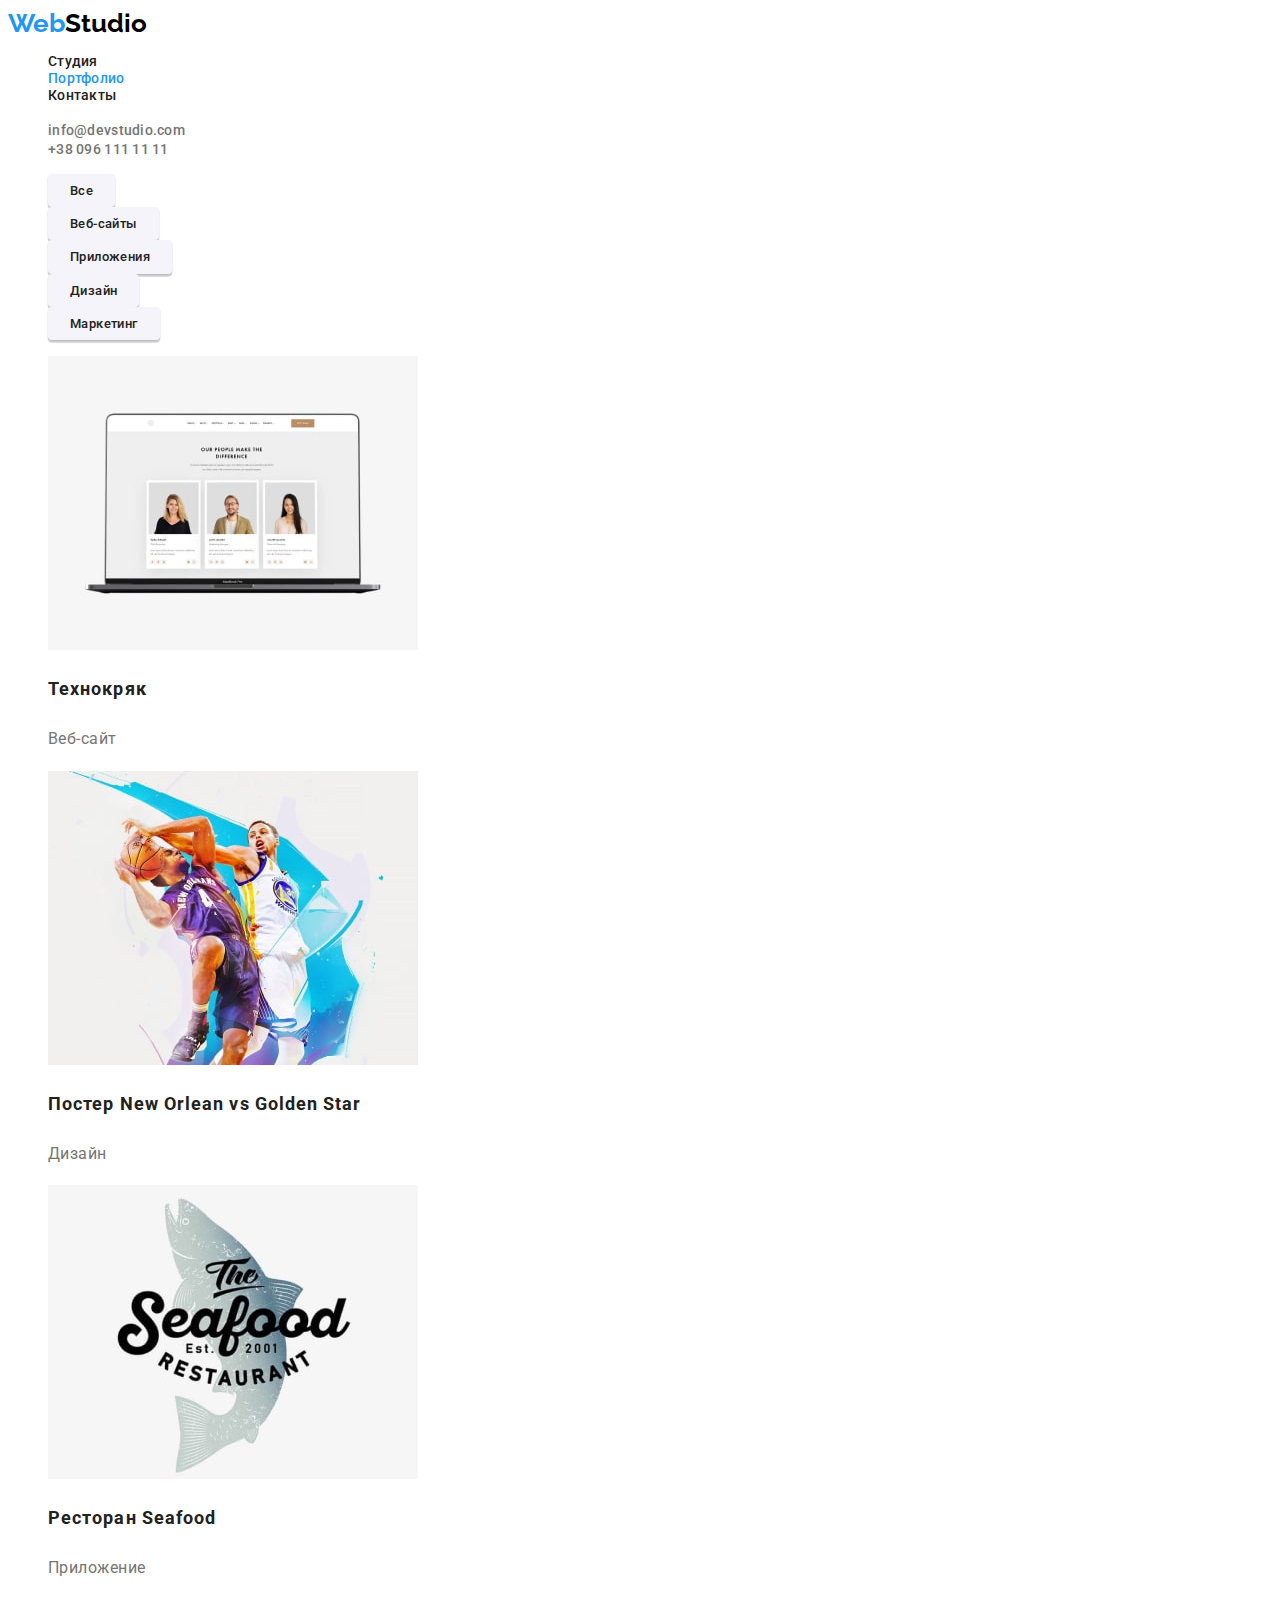
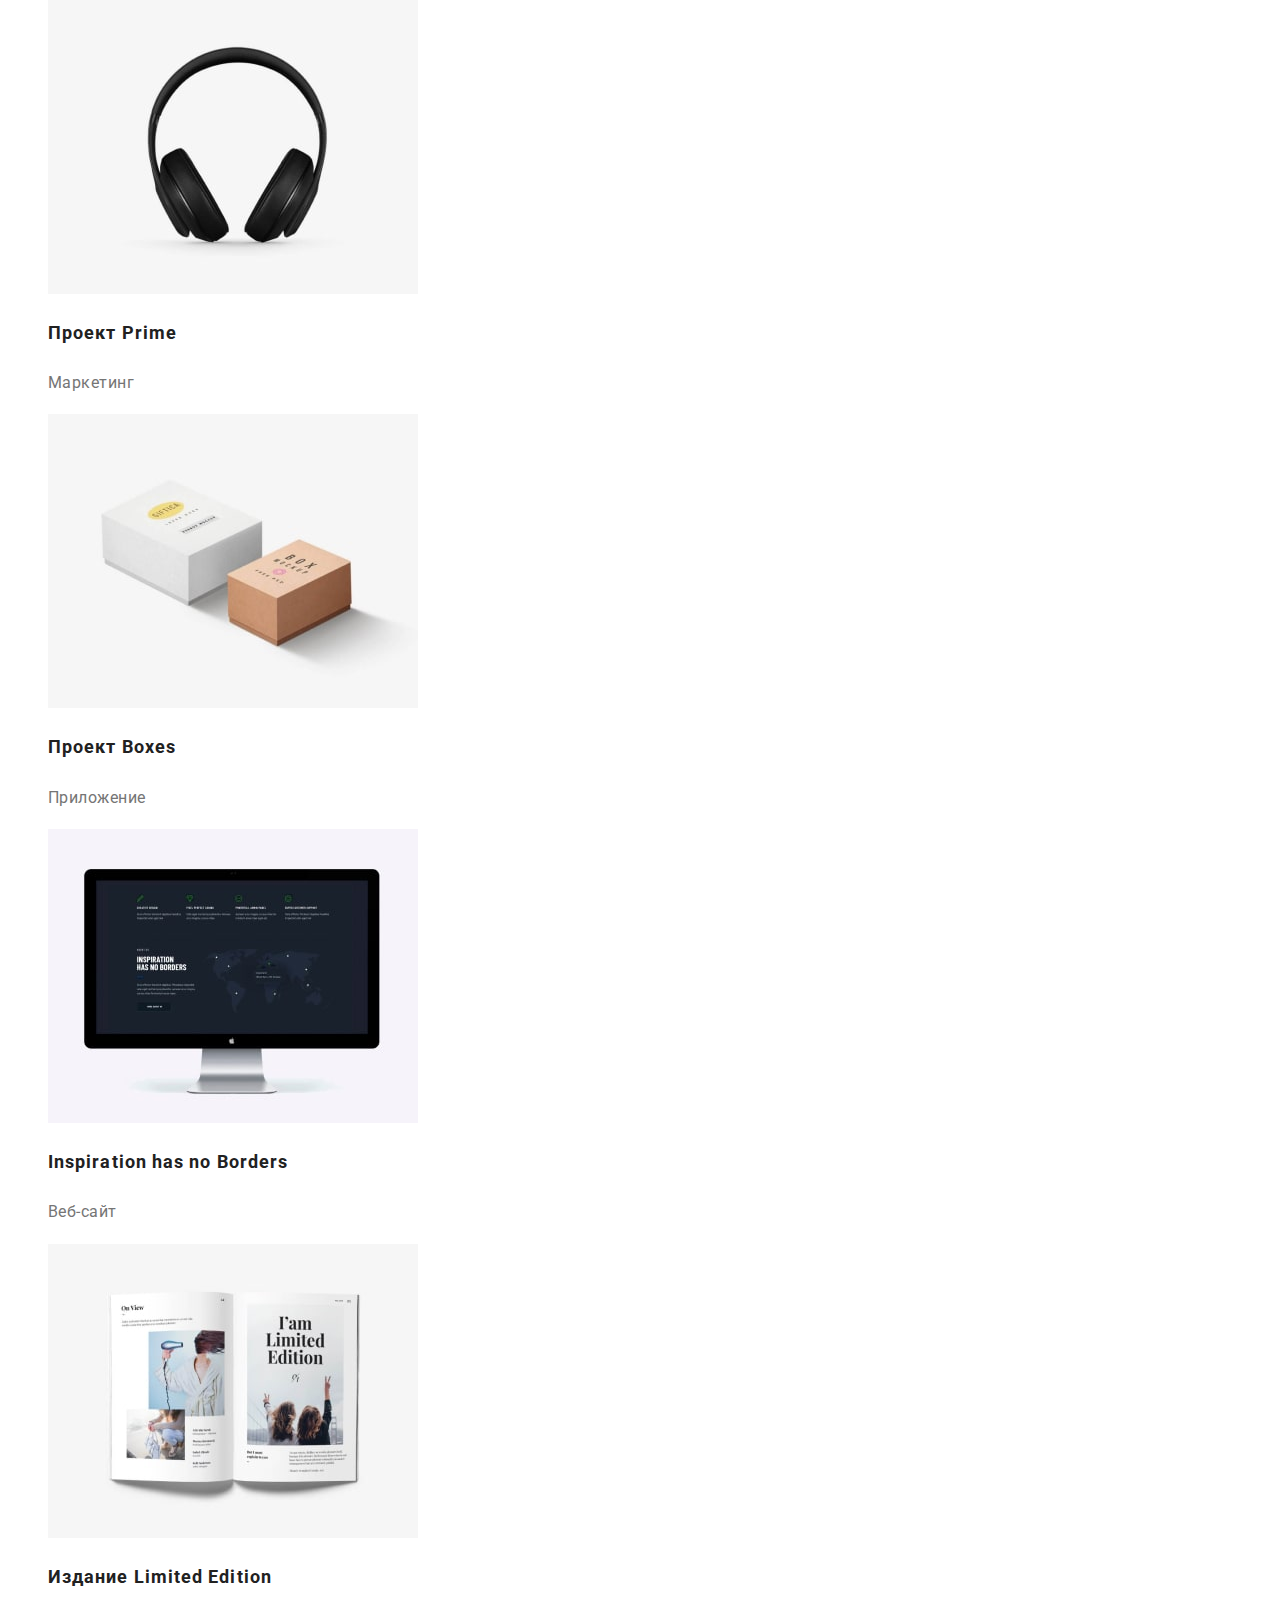
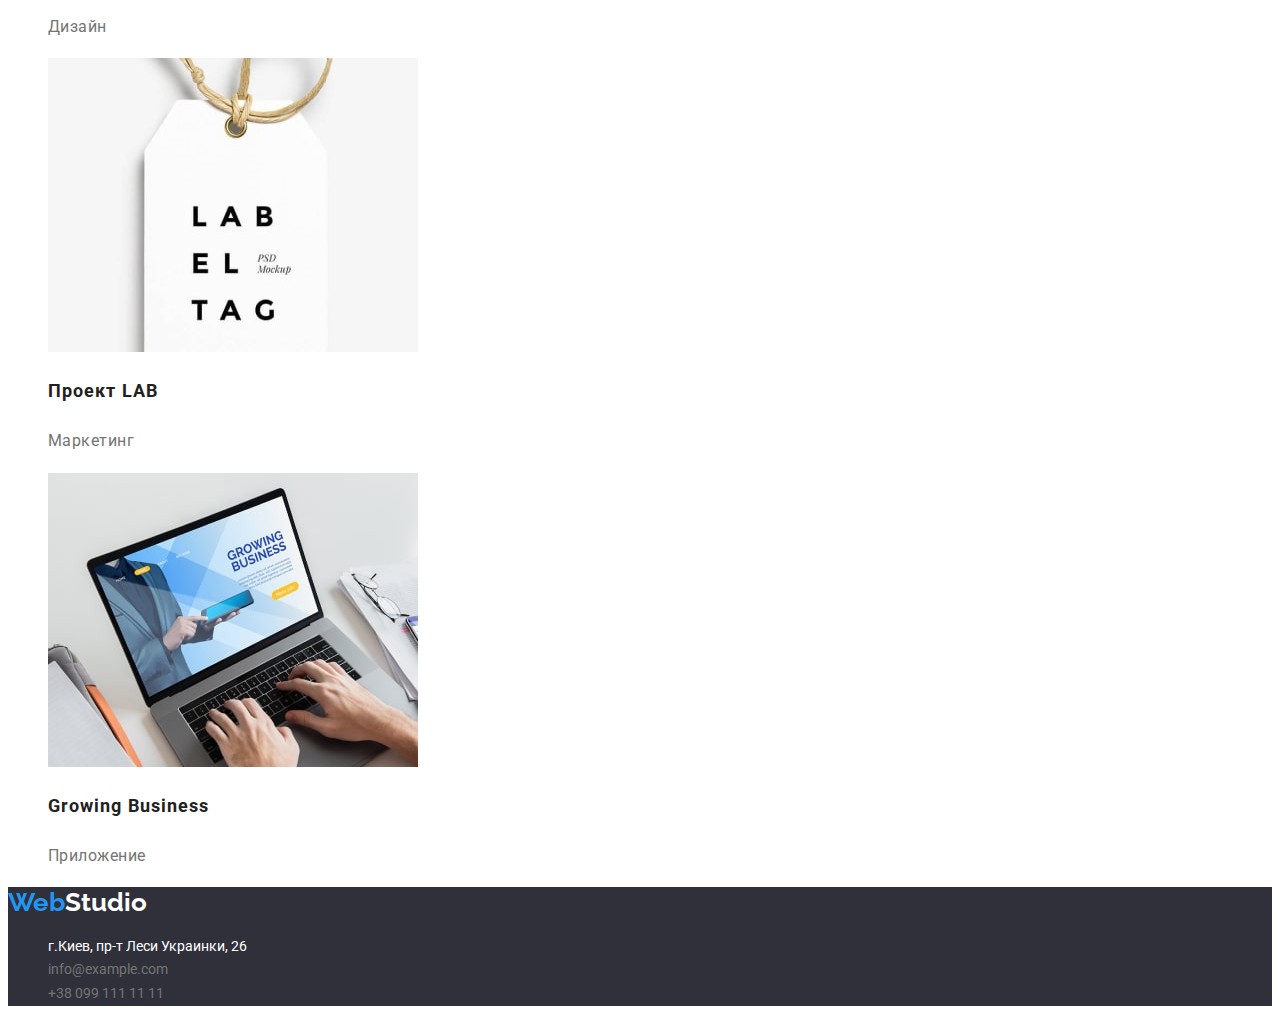
==== portfolio.html @ 38bf749a "clone" ====
<!DOCTYPE html>
<html lang="ru">
  <head>
    <meta charset="UTF-8" />
    <meta http-equiv="X-UA-Compatible" content="IE=edge" />
    <meta name="viewport" content="width=device-width, initial-scale=1.0" />
    <title>WebStudio</title>
    <link rel="preconnect" href="https://fonts.googleapis.com" />
    <link rel="preconnect" href="https://fonts.gstatic.com" crossorigin />
    <link
      href="https://fonts.googleapis.com/css2?family=Raleway:wght@700&family=Roboto:wght@400;500;700;900&display=swap"
      rel="stylesheet"
    />
    <link rel="stylesheet" href="./css/styles.css" />
  </head>
  <body>
    <header>
      <a lang="en" class="logo" href="./index.html">
        <span class="logo-color">Web</span>Studio</a
      >
      <nav class="header-nav">
        <ul class="site-nav list">
          <li class="header-item">
            <a href="./index.html" class="link">Студия</a>
          </li>
          <li class="header-item">
            <a href="./portfolio.html" class="link current">Портфолио</a>
          </li>
          <li class="header-item">
            <a href="" class="link">Контакты</a>
          </li>
        </ul>
      </nav>

      <ul class="contacts-nav list">
        <li>
          <a href="mailto:info@devstudio.com" class="data"
            >info@devstudio.com</a
          >
        </li>
        <li>
          <a href="tel:+380961111111" class="data">+38 096 111 11 11</a>
        </li>
      </ul>
    </header>
    <main>
      <section>
        <ul class="additional navigation list">
          <li><button type="button" class="button-portfolio">Все</button></li>
          <li>
            <button type="button" class="button-portfolio">Веб-сайты</button>
          </li>
          <li>
            <button type="button" class="button-portfolio">Приложения</button>
          </li>
          <li>
            <button type="button" class="button-portfolio">Дизайн</button>
          </li>
          <li>
            <button type="button" class="button-portfolio">Маркетинг</button>
          </li>
        </ul>
        <h2 class="visually-hidden">Наши услуги</h2>
        <ul class="services list">
          <li>
            <img
              src="./images/images-portfolio/laptop.jpg"
              alt="ноутбук"
              width="370"
              height="294"
            />
            <h3 class="section-portfolio">Технокряк</h3>
            <p class="section-paragraph">Веб-сайт</p>
          </li>
          <li>
            <img
              src="./images/images-portfolio/players.jpg"
              alt="игроки"
              width="370"
              height="294"
            />
            <h3 class="section-portfolio">Постер New Orlean vs Golden Star</h3>
            <p class="section-paragraph">Дизайн</p>
          </li>
          <li>
            <img
              src="./images/images-portfolio/seafood.jpg"
              alt="ресторан"
              width="370"
              height="294"
            />
            <h3 class="section-portfolio">Ресторан Seafood</h3>
            <p class="section-paragraph">Приложение</p>
          </li>
          <li>
            <img
              src="./images/images-portfolio/headphone.jpg"
              alt="наушники"
              width="370"
              height="294"
            />
            <h3 class="section-portfolio">Проект Prime</h3>
            <p class="section-paragraph">Маркетинг</p>
          </li>
          <li>
            <img
              src="./images/images-portfolio/boxes.jpg"
              alt="коробки"
              width="370"
              height="294"
            />
            <h3 class="section-portfolio">Проект Boxes</h3>
            <p class="section-paragraph">Приложение</p>
          </li>

          <li>
            <img
              src="./images/images-portfolio/monitor.jpg"
              alt="монитор"
              width="370"
              height="294"
            />
            <h3 class="section-portfolio">Inspiration has no Borders</h3>
            <p class="section-paragraph">Веб-сайт</p>
          </li>
          <li>
            <img
              src="./images/images-portfolio/book.jpg"
              alt="книга"
              width="370"
              height="294"
            />
            <h3 class="section-portfolio">Издание Limited Edition</h3>
            <p class="section-paragraph">Дизайн</p>
          </li>
          <li>
            <img
              src="./images/images-portfolio/tag.jpg"
              alt="ярлык"
              width="370"
              height="294"
            />
            <h3 class="section-portfolio">Проект LAB</h3>
            <p class="section-paragraph">Маркетинг</p>
          </li>
          <li>
            <img
              src="./images/images-portfolio/business.jpg"
              alt="бизнесс"
              width="370"
              height="294"
            />
            <h3 class="section-portfolio">Growing Business</h3>
            <p class="section-paragraph">Приложение</p>
          </li>
        </ul>
      </section>
    </main>
    <footer class="footer">
      <a lang="en" class="logo" href="./index.html">
        <span class="logo-color">Web</span
        ><span class="logo-white">Studio</span></a
      >
      <address>
        <ul class="footer-nav list">
          <li class="local">
            <a href="" class="local">г.Киев, пр-т Леси Украинки, 26</a>
          </li>

          <li>
            <a href="mailto:info@example.com" class="data">info@example.com</a>
          </li>

          <li>
            <a href="tel:+38091111111" class="data">+38 099 111 11 11</a>
          </li>
        </ul>
      </address>
    </footer>
  </body>
</html>
---- css/styles.css ----
body {
  font-family: "Roboto", sans-serif;
  background-color: #ffffff;
  color: #757575;
}
:root {
  --primary-text-color: #757575;
  --title-text-color: #000000;
  --primary-white-color: #ffffff;
  --logo-color: #2196f3;
  --background-color: #2f303a;
  --section-title-color: #212121;
  --button-back-color: #188ce8;
  --button-basis: #f5f4fa;
  --shadow-color: rgba(0, 0, 0, 0.15);
}

.list {
  list-style: none;
}

/*site nav*/
.header-nav {
  font-family: "Roboto";
  font-weight: 500;
  font-size: 14px;
  line-height: 1.2;
  letter-spacing: 0.02em;
  text-decoration: none;
}
.logo {
  font-family: "Raleway";
  font-weight: 700;
  font-size: 26px;
  line-height: 1.2;
  color: var(--title-text-color);
  text-decoration: none;
}
.logo-color {
  font-family: "Raleway";
  font-weight: 700;
  font-size: 26px;
  line-height: 1.2;
  color: var(--logo-color);
}

.site-nav .link {
  color: var(--section-title-color);
  text-decoration: none;
}

.site-nav .link:hover,
.site-nav .link:focus {
  color: var(--logo-color);
}
.link.current {
  color: var(--logo-color);
}

.contacts-nav .data {
  color: var(--primary-text-color);
  text-decoration: none;
  font-weight: 500;
  font-size: 14px;
  line-height: 1.2;
  letter-spacing: 0.02em;
}

.contacts-nav .data:hover,
.contacts-nav .data:focus {
  color: var(--logo-color);
}

/*main*/
.section-title {
  color: var(--section-title-color);
  font-weight: 700;
  font-size: 14px;
  line-height: 1.1;
  letter-spacing: 0.03em;
  text-transform: uppercase;
}
.hero {
  background-color: var(--background-color);
}
.hero-title {
  font-weight: 900;
  font-size: 44px;
  line-height: 1.4;
  text-align: center;
  letter-spacing: 0.06em;
  color: var(--primary-white-color);
  text-transform: uppercase;
}
.section-work {
  color: var(--section-title-color);
  font-weight: 700;
  font-size: 36px;
  line-height: 1.2;
  text-align: center;
  letter-spacing: 0.03em;
}

.rubric {
  font-size: 14px;
  line-height: 1.7;
  letter-spacing: 0.03em;
}
.team-section {
  background: var(--button-basis);
}
.staff {
  background-color: var(--primary-white-color);
}
.section-name {
  color: var(--section-title-color);
  font-weight: 500;
  font-size: 16px;
  line-height: 1.2;
  text-align: center;
  letter-spacing: 0.03em;
}
.profession {
  color: var(--primary-text-color);
  font-size: 16px;
  line-height: 1.2;
  text-align: center;
  letter-spacing: 0.03em;
}

/*Portfolio*/
.section-paragraph {
  color: var(--primary-text-color);
  font-size: 16px;
  line-height: 1.9;
  letter-spacing: 0.03em;
}
.section-portfolio {
  color: var(--section-title-color);
  font-weight: 700;
  font-size: 18px;
  line-height: 1.9;
  letter-spacing: 0.06em;
}

/*footer*/

.visually-hidden {
  position: absolute;
  width: 1px;
  height: 1px;
  margin: -1px;
  border: 0;
  padding: 0;
  white-space: nowrap;
  clip-path: inset(100%);
  clip: rect(0 0 0 0);
  overflow: hidden;
}

.footer {
  background: var(--background-color);
}
.logo-white {
  color: var(--primary-white-color);
}

.footer-nav .data {
  color: var(--primary-text-color);
  text-decoration: none;
  font-family: "Roboto";
  font-style: normal;
  font-size: 14px;
  line-height: 1.7;
}
.footer-nav .local {
  color: var(--primary-white-color);
  text-decoration: none;
  font-family: "Roboto";
  font-style: normal;
  font-size: 14px;
  line-height: 1.7;
}

.footer-nav .data:hover,
.footer-nav .data:focus {
  color: var(--logo-color);
}

.footer-nav .local:hover,
.footer-nav .local:focus {
  color: var(--logo-color);
}

/*button*/

.button-studio {
  color: var(--primary-white-color);
  background-color: var(--button-back-color);
  font-family: inherit;
  font-weight: 700;
  font-size: 16px;
  line-height: 1.8;
  border: none;
  cursor: pointer;
  box-shadow: 0px 4px 4px var(--shadow-color);
  border-radius: 4px;
  letter-spacing: 0.06em;
}

.button-portfolio {
  font-family: "Roboto";
  font-style: normal;
  font-weight: 500;
  color: var(--section-title-color);
  line-height: 1.6;
  letter-spacing: 0.03em;
  background-color: var(--button-basis);
  cursor: pointer;
  box-shadow: 0px 3px 1px rgba(0, 0, 0, 0.1), 0px 1px 2px rgba(0, 0, 0, 0.08),
    0px 2px 2px rgba(0, 0, 0, 0.12);
  border-radius: 4px;
  border: none;
  padding: 6px 22px;
  text-align: center;
}

.button-portfolio:hover,
.button-portfolio:focus {
  color: var(--primary-white-color);
  background-color: var(--logo-color);
}
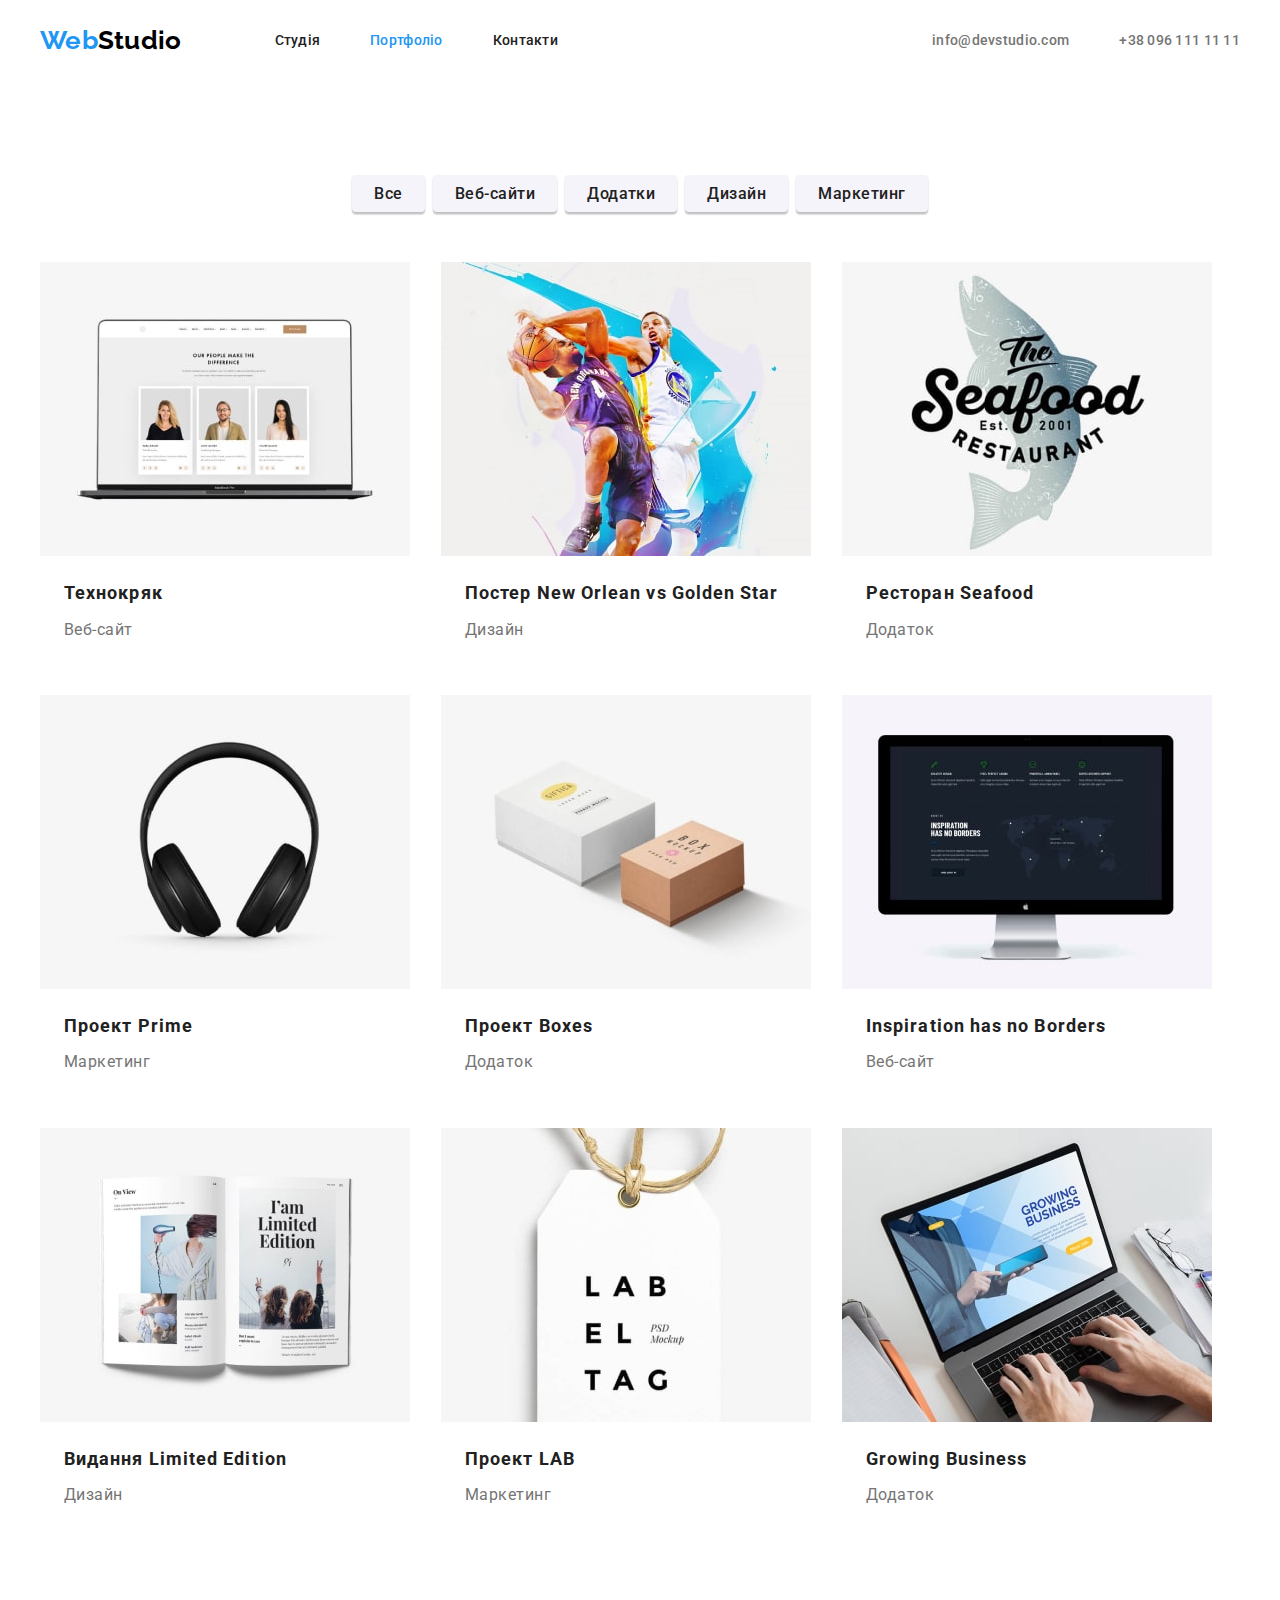
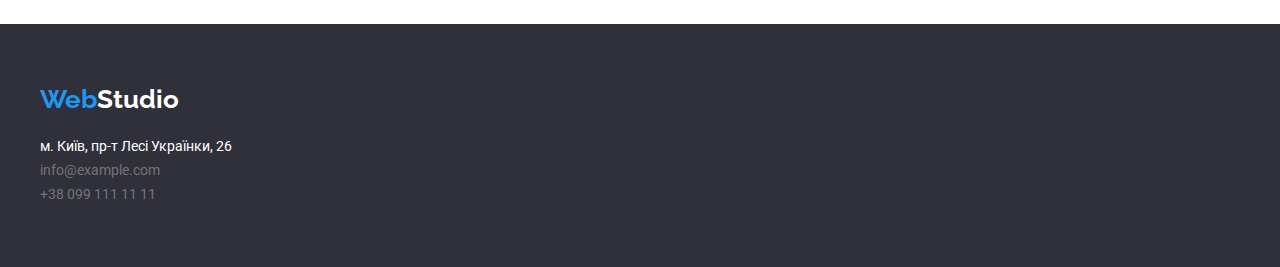
==== commit 4859e708: "add flex" ====
--- a/portfolio.html
+++ b/portfolio.html
@@ -1,5 +1,5 @@
 <!DOCTYPE html>
-<html lang="ru">
+<html lang="ua">
   <head>
     <meta charset="UTF-8" />
     <meta http-equiv="X-UA-Compatible" content="IE=edge" />
@@ -11,171 +11,203 @@
       href="https://fonts.googleapis.com/css2?family=Raleway:wght@700&family=Roboto:wght@400;500;700;900&display=swap"
       rel="stylesheet"
     />
+    <link
+      rel="stylesheet"
+      href="https://cdnjs.cloudflare.com/ajax/libs/modern-normalize/1.1.0/modern-normalize.min.css"
+    />
     <link rel="stylesheet" href="./css/styles.css" />
   </head>
   <body>
     <header>
-      <a lang="en" class="logo" href="./index.html">
-        <span class="logo-color">Web</span>Studio</a
-      >
-      <nav class="header-nav">
+      <nav class="container header-nav">
+        <a lang="en" class="logo" href="./index.html">
+          <span class="logo-color">Web</span>Studio</a
+        >
         <ul class="site-nav list">
-          <li class="header-item">
-            <a href="./index.html" class="link">Студия</a>
-          </li>
-          <li class="header-item">
-            <a href="./portfolio.html" class="link current">Портфолио</a>
-          </li>
-          <li class="header-item">
-            <a href="" class="link">Контакты</a>
+          <li class="item">
+            <a href="./index.html" class="link">Студія</a>
+          </li>
+          <li class="item">
+            <a href="./portfolio.html" class="link current">Портфоліо</a>
+          </li>
+          <li class="item">
+            <a href="" class="link">Контакти</a>
+          </li>
+        </ul>
+
+        <ul class="contacts-nav list">
+          <li class="item">
+            <a href="mailto:info@devstudio.com" class="data"
+              >info@devstudio.com</a
+            >
+          </li>
+          <li class="item">
+            <a href="tel:+380961111111" class="data">+38 096 111 11 11</a>
           </li>
         </ul>
       </nav>
-
-      <ul class="contacts-nav list">
-        <li>
-          <a href="mailto:info@devstudio.com" class="data"
-            >info@devstudio.com</a
-          >
-        </li>
-        <li>
-          <a href="tel:+380961111111" class="data">+38 096 111 11 11</a>
-        </li>
-      </ul>
     </header>
     <main>
-      <section>
-        <ul class="additional navigation list">
-          <li><button type="button" class="button-portfolio">Все</button></li>
-          <li>
-            <button type="button" class="button-portfolio">Веб-сайты</button>
-          </li>
-          <li>
-            <button type="button" class="button-portfolio">Приложения</button>
-          </li>
-          <li>
-            <button type="button" class="button-portfolio">Дизайн</button>
-          </li>
-          <li>
-            <button type="button" class="button-portfolio">Маркетинг</button>
-          </li>
-        </ul>
-        <h2 class="visually-hidden">Наши услуги</h2>
-        <ul class="services list">
-          <li>
-            <img
-              src="./images/images-portfolio/laptop.jpg"
-              alt="ноутбук"
-              width="370"
-              height="294"
-            />
-            <h3 class="section-portfolio">Технокряк</h3>
-            <p class="section-paragraph">Веб-сайт</p>
-          </li>
-          <li>
-            <img
-              src="./images/images-portfolio/players.jpg"
-              alt="игроки"
-              width="370"
-              height="294"
-            />
-            <h3 class="section-portfolio">Постер New Orlean vs Golden Star</h3>
-            <p class="section-paragraph">Дизайн</p>
-          </li>
-          <li>
-            <img
-              src="./images/images-portfolio/seafood.jpg"
-              alt="ресторан"
-              width="370"
-              height="294"
-            />
-            <h3 class="section-portfolio">Ресторан Seafood</h3>
-            <p class="section-paragraph">Приложение</p>
-          </li>
-          <li>
-            <img
-              src="./images/images-portfolio/headphone.jpg"
-              alt="наушники"
-              width="370"
-              height="294"
-            />
-            <h3 class="section-portfolio">Проект Prime</h3>
-            <p class="section-paragraph">Маркетинг</p>
-          </li>
-          <li>
-            <img
-              src="./images/images-portfolio/boxes.jpg"
-              alt="коробки"
-              width="370"
-              height="294"
-            />
-            <h3 class="section-portfolio">Проект Boxes</h3>
-            <p class="section-paragraph">Приложение</p>
-          </li>
-
-          <li>
-            <img
-              src="./images/images-portfolio/monitor.jpg"
-              alt="монитор"
-              width="370"
-              height="294"
-            />
-            <h3 class="section-portfolio">Inspiration has no Borders</h3>
-            <p class="section-paragraph">Веб-сайт</p>
-          </li>
-          <li>
-            <img
-              src="./images/images-portfolio/book.jpg"
-              alt="книга"
-              width="370"
-              height="294"
-            />
-            <h3 class="section-portfolio">Издание Limited Edition</h3>
-            <p class="section-paragraph">Дизайн</p>
-          </li>
-          <li>
-            <img
-              src="./images/images-portfolio/tag.jpg"
-              alt="ярлык"
-              width="370"
-              height="294"
-            />
-            <h3 class="section-portfolio">Проект LAB</h3>
-            <p class="section-paragraph">Маркетинг</p>
-          </li>
-          <li>
-            <img
-              src="./images/images-portfolio/business.jpg"
-              alt="бизнесс"
-              width="370"
-              height="294"
-            />
-            <h3 class="section-portfolio">Growing Business</h3>
-            <p class="section-paragraph">Приложение</p>
-          </li>
-        </ul>
+      <section class="section-sample">
+        <div class="container">
+          <ul class="additional list">
+            <li class="btn"> 
+              <button type="button" class="button-portfolio">Все</button>
+            </li>
+            <li class="btn">
+              <button type="button" class="button-portfolio">Веб-сайти</button>
+            </li>
+            <li class="btn">
+              <button type="button" class="button-portfolio">Додатки</button>
+            </li>
+            <li class="btn">
+              <button type="button" class="button-portfolio">Дизайн</button>
+            </li>
+            <li>
+              <button type="button" class="button-portfolio">Маркетинг</button>
+            </li class="btn">
+          </ul>
+          <h2 class="visually-hidden">Наші послуги</h2>
+          <ul class="services list">
+            <li class="element">
+              <img
+                src="./images/images-portfolio/laptop.jpg"
+                alt="ноутбук"
+                width="370"
+                height="294"
+              />
+              <div class="card-content">
+              <h3 class="section-portfolio">Технокряк</h3>
+              <p class="section-paragraph">Веб-сайт</p>
+              </div>
+             
+            </li>
+            <li class="element">
+              <img
+                src="./images/images-portfolio/players.jpg"
+                alt="гравці"
+                width="370"
+                height="294"
+              />
+              <div class="card-content"> 
+                <h3 class="section-portfolio">
+                Постер New Orlean vs Golden Star
+              </h3>
+              <p class="section-paragraph">Дизайн</p> </div>
+             
+            </li>
+            <li class="element">
+              <img
+                src="./images/images-portfolio/seafood.jpg"
+                alt="ресторан"
+                width="370"
+                height="294"
+              />
+              <div class="card-content"> 
+              <h3 class="section-portfolio">Ресторан Seafood</h3>
+              <p class="section-paragraph">Додаток</p>
+              </div>
+            </li>
+            <li class="element">
+              <img
+                src="./images/images-portfolio/headphone.jpg"
+                alt="навушники"
+                width="370"
+                height="294"
+              />
+               <div class="card-content"> 
+              <h3 class="section-portfolio">Проект Prime</h3>
+              <p class="section-paragraph">Маркетинг</p>
+              </div>
+            </li>
+            <li class="element">
+              <img
+                src="./images/images-portfolio/boxes.jpg"
+                alt="коробки"
+                width="370"
+                height="294"
+              />
+              <div class="card-content"> 
+              <h3 class="section-portfolio">Проект Boxes</h3>
+              <p class="section-paragraph">Додаток</p>
+              </div>
+            </li>
+             <li class="element">
+              <img
+                src="./images/images-portfolio/monitor.jpg"
+                alt="монітор"
+                width="370"
+                height="294"
+              />
+              <div class="card-content"> 
+              <h3 class="section-portfolio">Inspiration has no Borders</h3>
+              <p class="section-paragraph">Веб-сайт</p>
+              </div>
+            </li>
+            <li class="element">
+              <img
+                src="./images/images-portfolio/book.jpg"
+                alt="книга"
+                width="370"
+                height="294"
+              />
+              <div class="card-content"> 
+              <h3 class="section-portfolio">Видання Limited Edition</h3>
+              <p class="section-paragraph">Дизайн</p>
+                </div>
+            </li>
+            <li class="element">
+              <img
+                src="./images/images-portfolio/tag.jpg"
+                alt="бірка"
+                width="370"
+                height="294"
+              />
+              <div class="card-content"> 
+              <h3 class="section-portfolio">Проект LAB</h3>
+              <p class="section-paragraph">Маркетинг</p>
+               </div>
+            </li>
+            <li class="element">
+              <img
+                src="./images/images-portfolio/business.jpg"
+                alt="бізнес"
+                width="370"
+                height="294"
+              />
+              <div class="card-content"> 
+              <h3 class="section-portfolio">Growing Business</h3>
+              <p class="section-paragraph">Додаток</p>
+              </div>
+            </li>
+          </ul>
+        </div>
       </section>
     </main>
     <footer class="footer">
-      <a lang="en" class="logo" href="./index.html">
-        <span class="logo-color">Web</span
-        ><span class="logo-white">Studio</span></a
-      >
-      <address>
-        <ul class="footer-nav list">
-          <li class="local">
-            <a href="" class="local">г.Киев, пр-т Леси Украинки, 26</a>
-          </li>
+      <div class="container">
+        <a lang="en" class="logo-footer" href="./index.html">
+          <span class="logo-color">Web</span
+          ><span class="logo-white">Studio</span>
+        </a>
+        <address>
+          <ul class="footer-nav list">
+            <li class="local">
+              <a href="" class="local">м. Київ, пр-т Лесі Українки, 26</a>
+            </li>
 
-          <li>
-            <a href="mailto:info@example.com" class="data">info@example.com</a>
-          </li>
+            <li>
+              <a href="mailto:info@example.com" class="data"
+                >info@example.com</a
+              >
+            </li>
 
-          <li>
-            <a href="tel:+38091111111" class="data">+38 099 111 11 11</a>
-          </li>
-        </ul>
-      </address>
+            <li>
+              <a href="tel:+38091111111" class="data">+38 099 111 11 11</a>
+            </li>
+          </ul>
+        </address>
+      </div>
     </footer>
   </body>
 </html>
--- a/css/styles.css
+++ b/css/styles.css
@@ -19,6 +19,33 @@
   list-style: none;
 }
 
+.container {
+  width: 1230px;
+  margin-left: auto;
+  margin-right: auto;
+  padding-left: 15px;
+  padding-right: 15px;
+}
+
+p,
+h1,
+h2,
+h3,
+h4,
+h5,
+h6 {
+  margin: 0;
+}
+ul,
+ol {
+  margin: 0;
+  padding-left: 0;
+}
+img {
+  display: block;
+  max-width: 100%;
+}
+
 /*site nav*/
 .header-nav {
   font-family: "Roboto";
@@ -28,6 +55,7 @@
   letter-spacing: 0.02em;
   text-decoration: none;
 }
+
 .logo {
   font-family: "Raleway";
   font-weight: 700;
@@ -35,6 +63,7 @@
   line-height: 1.2;
   color: var(--title-text-color);
   text-decoration: none;
+  display: inline-block;
 }
 .logo-color {
   font-family: "Raleway";
@@ -44,9 +73,21 @@
   color: var(--logo-color);
 }
 
+.site-nav {
+  display: flex;
+  margin-left: 93px;
+}
+
+.site-nav .item:not(:last-child) {
+  margin-right: 50px;
+}
+
 .site-nav .link {
   color: var(--section-title-color);
   text-decoration: none;
+  padding-top: 32px;
+  padding-bottom: 32px;
+  display: block;
 }
 
 .site-nav .link:hover,
@@ -57,6 +98,18 @@
   color: var(--logo-color);
 }
 
+.header-nav {
+  display: flex;
+  align-items: center;
+}
+.contacts-nav {
+  display: flex;
+  margin-left: auto;
+}
+
+.contacts-nav .item + .item {
+  margin-left: 50px;
+}
 .contacts-nav .data {
   color: var(--primary-text-color);
   text-decoration: none;
@@ -72,6 +125,19 @@
 }
 
 /*main*/
+.section-team,
+.section-examples,
+.section-sample {
+  padding-top: 94px;
+  padding-bottom: 94px;
+}
+.section-features {
+  padding-top: 94px;
+}
+
+.features {
+  display: flex;
+}
 .section-title {
   color: var(--section-title-color);
   font-weight: 700;
@@ -79,18 +145,23 @@
   line-height: 1.1;
   letter-spacing: 0.03em;
   text-transform: uppercase;
-}
+  margin-bottom: 10px;
+}
+
 .hero {
   background-color: var(--background-color);
+  text-align: center;
 }
 .hero-title {
   font-weight: 900;
   font-size: 44px;
   line-height: 1.4;
-  text-align: center;
   letter-spacing: 0.06em;
   color: var(--primary-white-color);
   text-transform: uppercase;
+  padding-top: 200px;
+  width: 696px;
+  display: inline-block;
 }
 .section-work {
   color: var(--section-title-color);
@@ -99,6 +170,7 @@
   line-height: 1.2;
   text-align: center;
   letter-spacing: 0.03em;
+  margin-bottom: 50px;
 }
 
 .rubric {
@@ -106,8 +178,16 @@
   line-height: 1.7;
   letter-spacing: 0.03em;
 }
-.team-section {
-  background: var(--button-basis);
+
+.features {
+  width: calc(100%-90) / 4;
+}
+.features-item:not(:last-child) {
+  margin-right: 30px;
+}
+
+.section-team {
+  background-color: var(--button-basis);
 }
 .staff {
   background-color: var(--primary-white-color);
@@ -142,7 +222,14 @@
   line-height: 1.9;
   letter-spacing: 0.06em;
 }
-
+.additional {
+  margin-bottom: 50px;
+  display: flex;
+  justify-content: center;
+}
+.additional .btn:not(:last-child) {
+  margin-right: 8px;
+}
 /*footer*/
 
 .visually-hidden {
@@ -160,9 +247,21 @@
 
 .footer {
   background: var(--background-color);
+  padding-top: 60px;
+  padding-bottom: 60px;
 }
 .logo-white {
   color: var(--primary-white-color);
+}
+.logo-footer {
+  font-family: "Raleway";
+  font-weight: 700;
+  font-size: 26px;
+  line-height: 1.2;
+  color: var(--title-text-color);
+  text-decoration: none;
+  display: inline-block;
+  margin-bottom: 20px;
 }
 
 .footer-nav .data {
@@ -197,7 +296,6 @@
 .button-studio {
   color: var(--primary-white-color);
   background-color: var(--button-back-color);
-  font-family: inherit;
   font-weight: 700;
   font-size: 16px;
   line-height: 1.8;
@@ -206,9 +304,14 @@
   box-shadow: 0px 4px 4px var(--shadow-color);
   border-radius: 4px;
   letter-spacing: 0.06em;
+  display: block;
+  margin-top: 30px;
+  margin-right: auto;
+  margin-left: auto;
 }
 
 .button-portfolio {
+  display: inline-block;
   font-family: "Roboto";
   font-style: normal;
   font-weight: 500;
@@ -230,3 +333,45 @@
   color: var(--primary-white-color);
   background-color: var(--logo-color);
 }
+
+.element:nth-child(3n) {
+  margin-right: 0;
+}
+
+.photo {
+  display: flex;
+}
+.photo .img:not(:last-child) {
+  margin-right: 30px;
+}
+
+.services {
+  display: flex;
+  flex-wrap: wrap;
+  margin-top: -30px;
+  margin-left: -30px;
+}
+
+.services .element {
+  flex-basis: calc(100% / 3 - 39px);
+  margin-top: 30px;
+  margin-left: 30px;
+}
+
+.card-content {
+  padding-top: 20px;
+  padding-bottom: 20px;
+  padding-left: 24px;
+  padding-right: 24px;
+}
+
+.section-paragraph {
+  margin-top: 4px;
+}
+
+.staff {
+  display: flex;
+  box-shadow: 0px 1px 3px rgba(0, 0, 0, 0.12), 0px 1px 1px rgba(0, 0, 0, 0.14),
+    0px 2px 1px rgba(0, 0, 0, 0.2);
+  border-radius: 0px 0px 4px 4px;
+}
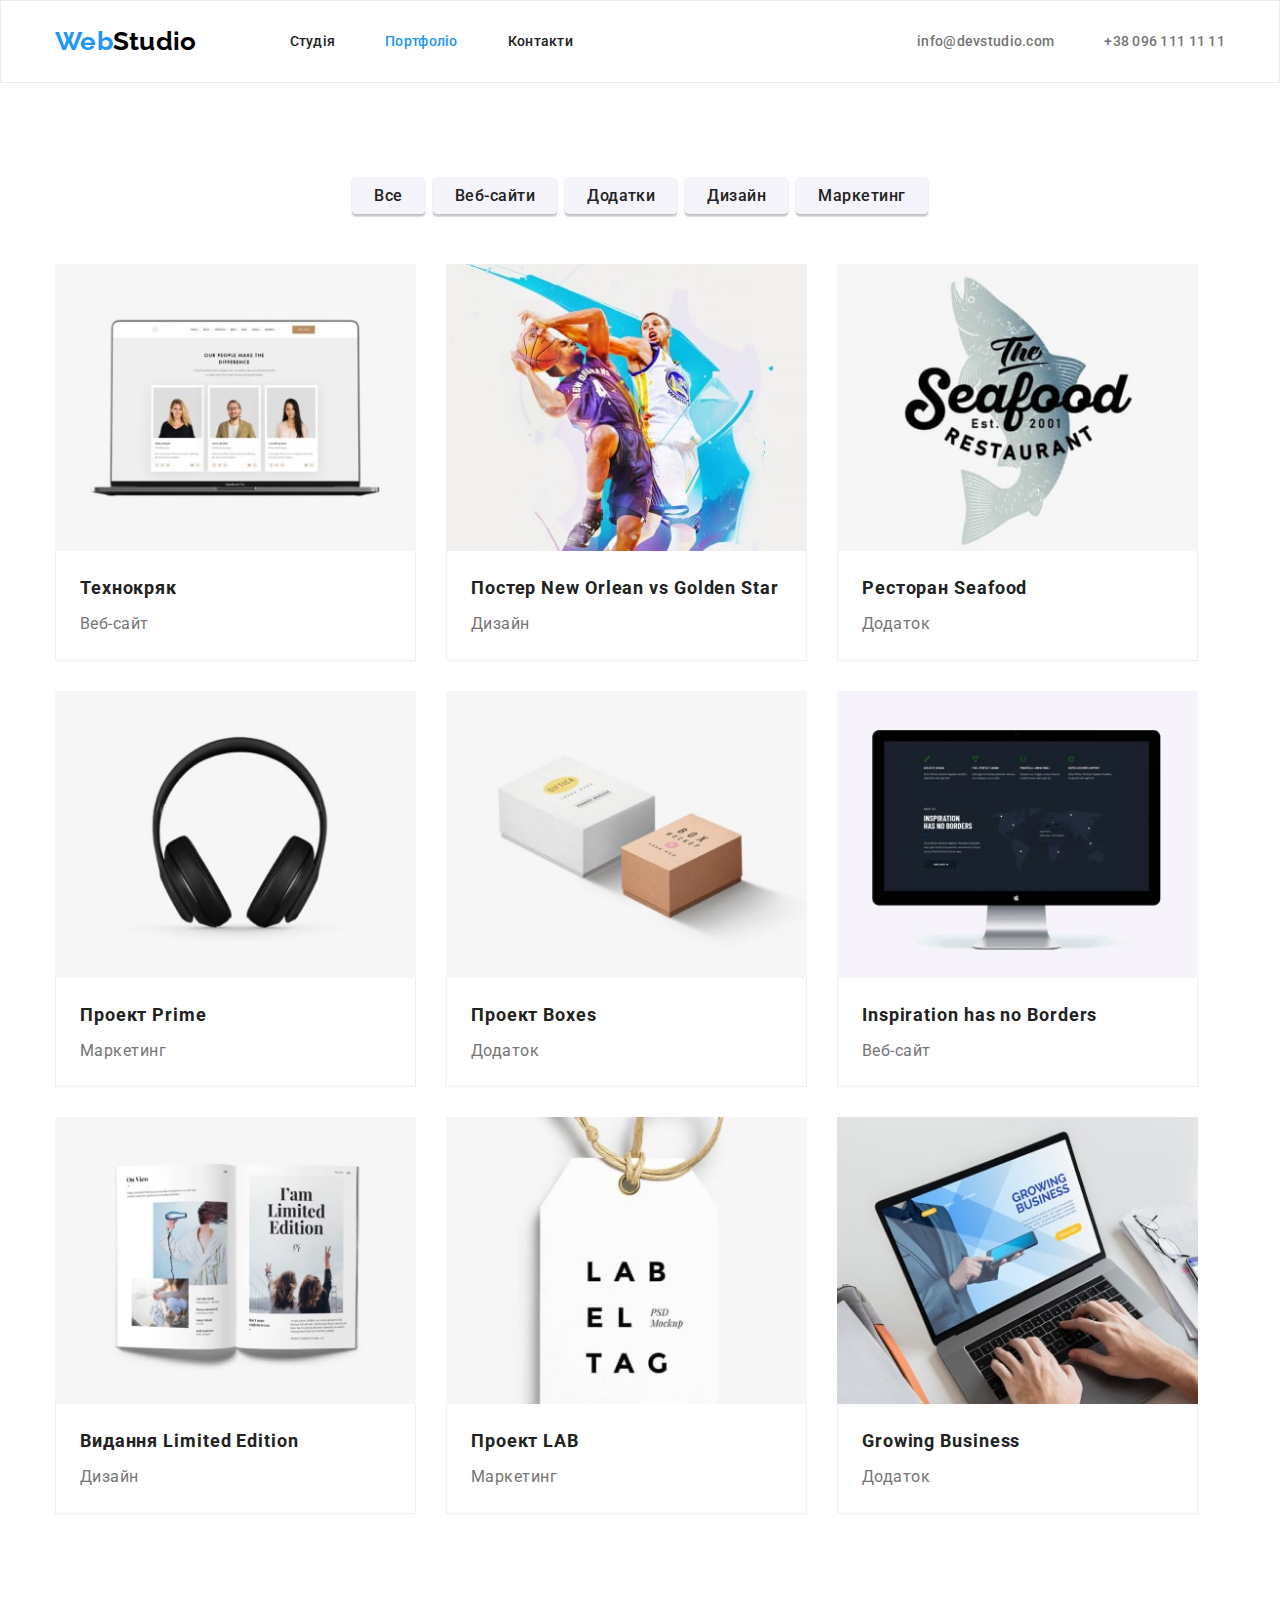
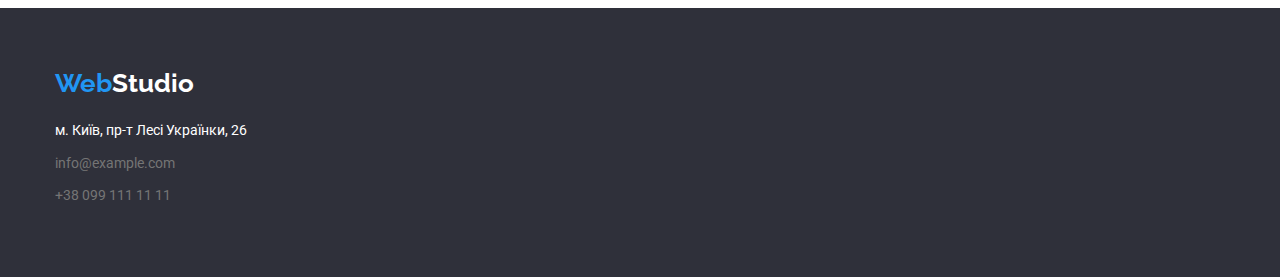
==== commit a91e4501: "add  correction" ====
--- a/portfolio.html
+++ b/portfolio.html
@@ -18,8 +18,9 @@
     <link rel="stylesheet" href="./css/styles.css" />
   </head>
   <body>
-    <header>
-      <nav class="container header-nav">
+    <header class="header">
+      <div class="container header-con"> 
+        <nav class="header-nav">
         <a lang="en" class="logo" href="./index.html">
           <span class="logo-color">Web</span>Studio</a
         >
@@ -34,8 +35,8 @@
             <a href="" class="link">Контакти</a>
           </li>
         </ul>
-
-        <ul class="contacts-nav list">
+        </nav>
+          <ul class="contacts-nav list">
           <li class="item">
             <a href="mailto:info@devstudio.com" class="data"
               >info@devstudio.com</a
@@ -44,9 +45,9 @@
           <li class="item">
             <a href="tel:+380961111111" class="data">+38 096 111 11 11</a>
           </li>
-        </ul>
-      </nav>
-    </header>
+        </ul> 
+      </div>
+   </header>
     <main>
       <section class="section-sample">
         <div class="container">
@@ -63,7 +64,7 @@
             <li class="btn">
               <button type="button" class="button-portfolio">Дизайн</button>
             </li>
-            <li>
+            <li class="btn">
               <button type="button" class="button-portfolio">Маркетинг</button>
             </li class="btn">
           </ul>
@@ -192,17 +193,17 @@
         </a>
         <address>
           <ul class="footer-nav list">
-            <li class="local">
+            <li class="item local">
               <a href="" class="local">м. Київ, пр-т Лесі Українки, 26</a>
             </li>
 
-            <li>
+            <li class="item">
               <a href="mailto:info@example.com" class="data"
                 >info@example.com</a
               >
             </li>
 
-            <li>
+            <li class="item">
               <a href="tel:+38091111111" class="data">+38 099 111 11 11</a>
             </li>
           </ul>
--- a/css/styles.css
+++ b/css/styles.css
@@ -20,7 +20,7 @@
 }
 
 .container {
-  width: 1230px;
+  width: 1200px;
   margin-left: auto;
   margin-right: auto;
   padding-left: 15px;
@@ -44,9 +44,13 @@
 img {
   display: block;
   max-width: 100%;
+  height: auto;
 }
 
 /*site nav*/
+.header {
+  border: 1px solid #ececec;
+}
 .header-nav {
   font-family: "Roboto";
   font-weight: 500;
@@ -72,12 +76,24 @@
   line-height: 1.2;
   color: var(--logo-color);
 }
-
+.header-nav {
+  display: flex;
+}
 .site-nav {
   display: flex;
   margin-left: 93px;
 }
-
+.header-con {
+  display: flex;
+  align-items: center;
+}
+.contacts-nav {
+  display: flex;
+}
+
+.header-connect {
+  margin-left: auto;
+}
 .site-nav .item:not(:last-child) {
   margin-right: 50px;
 }
@@ -99,11 +115,9 @@
 }
 
 .header-nav {
-  display: flex;
   align-items: center;
 }
 .contacts-nav {
-  display: flex;
   margin-left: auto;
 }
 
@@ -117,6 +131,8 @@
   font-size: 14px;
   line-height: 1.2;
   letter-spacing: 0.02em;
+  padding-top: 32px;
+  padding-bottom: 32px;
 }
 
 .contacts-nav .data:hover,
@@ -151,6 +167,8 @@
 .hero {
   background-color: var(--background-color);
   text-align: center;
+  padding-top: 200px;
+  padding-bottom: 200px;
 }
 .hero-title {
   font-weight: 900;
@@ -159,9 +177,9 @@
   letter-spacing: 0.06em;
   color: var(--primary-white-color);
   text-transform: uppercase;
-  padding-top: 200px;
   width: 696px;
   display: inline-block;
+  margin-bottom: 30px;
 }
 .section-work {
   color: var(--section-title-color);
@@ -189,9 +207,7 @@
 .section-team {
   background-color: var(--button-basis);
 }
-.staff {
-  background-color: var(--primary-white-color);
-}
+
 .section-name {
   color: var(--section-title-color);
   font-weight: 500;
@@ -199,6 +215,8 @@
   line-height: 1.2;
   text-align: center;
   letter-spacing: 0.03em;
+  margin-right: 0;
+  margin-bottom: 10px;
 }
 .profession {
   color: var(--primary-text-color);
@@ -206,6 +224,7 @@
   line-height: 1.2;
   text-align: center;
   letter-spacing: 0.03em;
+  margin-top: 0px;
 }
 
 /*Portfolio*/
@@ -220,7 +239,8 @@
   font-weight: 700;
   font-size: 18px;
   line-height: 1.9;
-  letter-spacing: 0.06em;
+  letter-spacing: 0.05em;
+  margin-bottom: 4px;
 }
 .additional {
   margin-bottom: 50px;
@@ -291,6 +311,13 @@
   color: var(--logo-color);
 }
 
+.footer-nav .item {
+  margin-bottom: 9px;
+}
+.footer-nav .item :not(:last-child) {
+  margin-bottom: 0px;
+}
+
 /*button*/
 
 .button-studio {
@@ -305,7 +332,10 @@
   border-radius: 4px;
   letter-spacing: 0.06em;
   display: block;
-  margin-top: 30px;
+  padding-top: 10px;
+  padding-right: 32px;
+  padding-bottom: 10px;
+  padding-left: 32px;
   margin-right: auto;
   margin-left: auto;
 }
@@ -363,15 +393,40 @@
   padding-bottom: 20px;
   padding-left: 24px;
   padding-right: 24px;
-}
-
-.section-paragraph {
-  margin-top: 4px;
+  border: 1px solid #eeeeee;
+  border-top: none;
+}
+
+.section-name {
+  margin-right: 30px;
+}
+
+.section-name :not(:last-child) {
+  margin-right: 30px;
+}
+
+.profession {
+  margin-top: 10px;
 }
 
 .staff {
   display: flex;
+  flex-wrap: wrap;
+}
+
+.staff .employees {
+  width: calc(1200 / 4 - 30px);
+}
+
+.staff .employees:not(:last-child) {
+  margin-right: 30px;
+}
+
+.card-staff {
+  padding-top: 30px;
+  padding-bottom: 30px;
   box-shadow: 0px 1px 3px rgba(0, 0, 0, 0.12), 0px 1px 1px rgba(0, 0, 0, 0.14),
     0px 2px 1px rgba(0, 0, 0, 0.2);
   border-radius: 0px 0px 4px 4px;
-}
+  background-color: var(--primary-white-color);
+}
